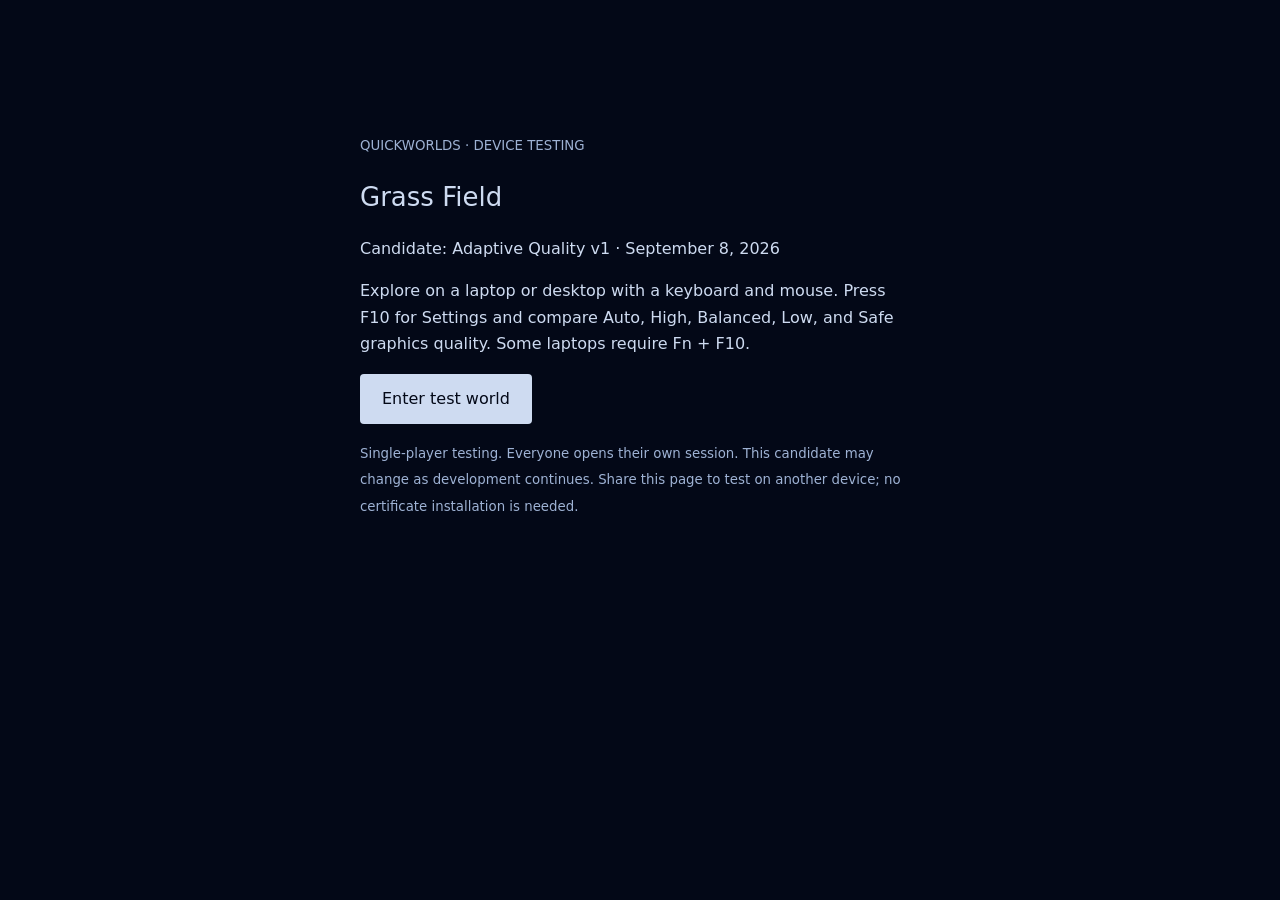
==== test/index.html @ 00b7624a "Add isolated reusable device testing channel" ====
<!doctype html>
<html lang="en">
<head>
  <meta charset="utf-8">
  <meta name="viewport" content="width=device-width, initial-scale=1">
  <meta name="robots" content="noindex, nofollow">
  <title>QuickWorlds — Device Testing</title>
  <style>
    body { margin: 0; background: #030817; color: #cedbf1; font: 16px/1.65 system-ui, sans-serif; }
    main { max-width: 560px; margin: 12vh auto; padding: 24px; }
    h1 { font-size: 26px; font-weight: 500; }
    a { display: inline-block; color: #030817; background: #cedbf1; padding: 12px 22px; border-radius: 4px; text-decoration: none; }
    small { color: #9eb2d4; }
  </style>
</head>
<body><main>
  <small>QUICKWORLDS · DEVICE TESTING</small>
  <h1>Grass Field</h1>
  <p>Candidate: Adaptive Quality v1 · September 8, 2026</p>
  <p>Explore on a laptop or desktop with a keyboard and mouse. Press F10 for Settings and compare Auto, High, Balanced, Low, and Safe graphics quality. Some laptops require Fn + F10.</p>
  <p><a href="builds/20260908-adaptive-quality/?offline=1">Enter test world</a></p>
  <p><small>Single-player testing. Everyone opens their own session. This candidate may change as development continues. Share this page to test on another device; no certificate installation is needed.</small></p>
</main></body>
</html>
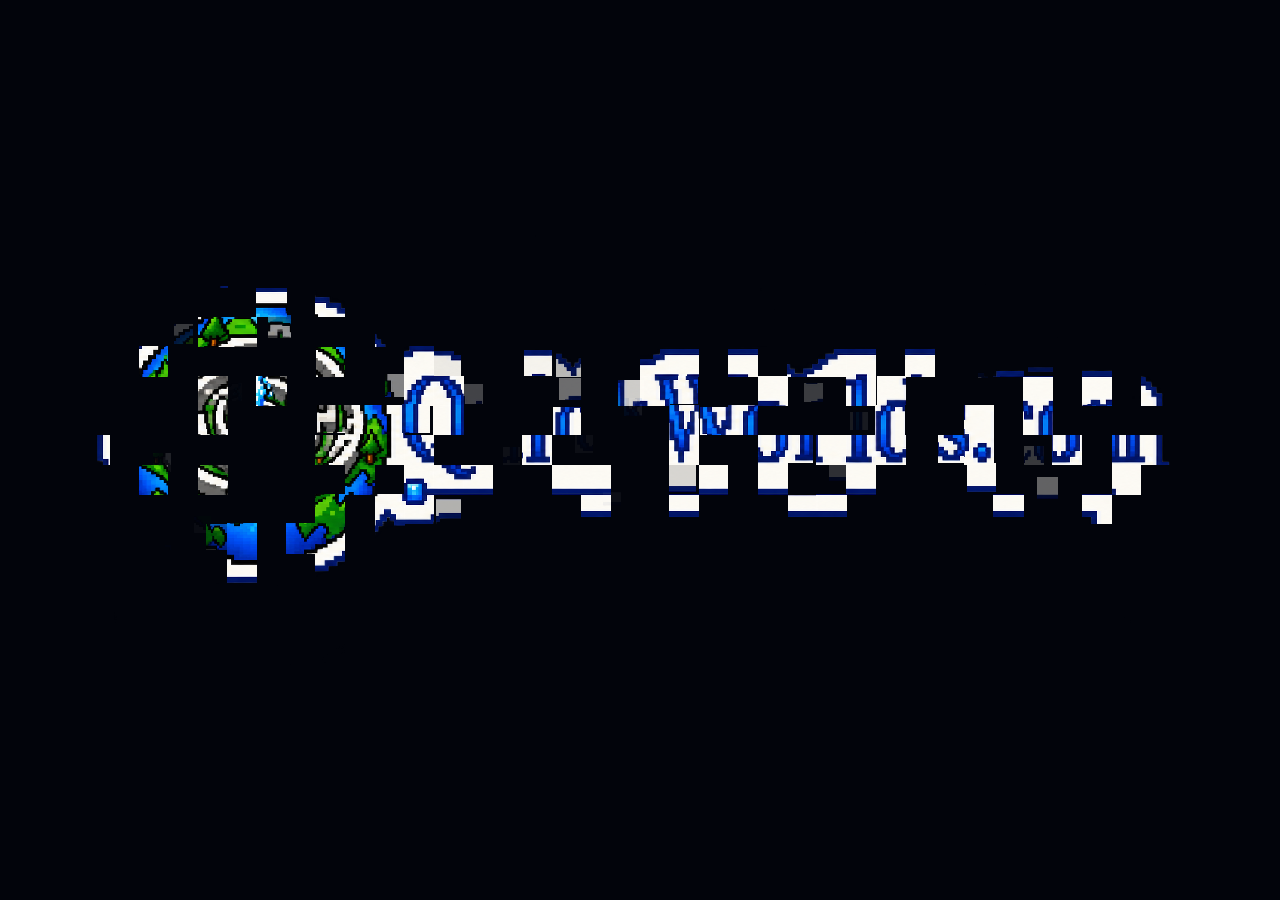
==== commit 00445f97: "Launch test world automatically through normal intro" ====
--- a/test/index.html
+++ b/test/index.html
@@ -4,7 +4,8 @@
   <meta charset="utf-8">
   <meta name="viewport" content="width=device-width, initial-scale=1">
   <meta name="robots" content="noindex, nofollow">
-  <title>QuickWorlds — Device Testing</title>
+  <title>QuickWorlds — Test</title>
+  <link rel="stylesheet" href="../styles.css?v=20260902-1">
   <style>
     body { margin: 0; background: #030817; color: #cedbf1; font: 16px/1.65 system-ui, sans-serif; }
     main { max-width: 560px; margin: 12vh auto; padding: 24px; }
@@ -13,12 +14,21 @@
     small { color: #9eb2d4; }
   </style>
 </head>
-<body><main>
+<body><main hidden>
   <small>QUICKWORLDS · DEVICE TESTING</small>
   <h1>Grass Field</h1>
   <p>Candidate: Adaptive Quality v1 · September 8, 2026</p>
   <p>Explore on a laptop or desktop with a keyboard and mouse. Press F10 for Settings and compare Auto, High, Balanced, Low, and Safe graphics quality. Some laptops require Fn + F10.</p>
   <p><a href="builds/20260908-adaptive-quality/?offline=1">Enter test world</a></p>
   <p><small>Single-player testing. Everyone opens their own session. This candidate may change as development continues. Share this page to test on another device; no certificate installation is needed.</small></p>
-</main></body>
+</main>
+<a hidden data-quickworlds-loading data-canonical-quicktheme data-quickworld-url="builds/20260908-adaptive-quality/" href="builds/20260908-adaptive-quality/?offline=1">Enter</a>
+<p class="mobile-world-message" data-mobile-world-message tabindex="-1" hidden>This QuickWorld currently requires a desktop or laptop with keyboard and mouse.</p>
+<div class="loading-overlay" data-loading-overlay role="status" aria-label="QuickWorlds loading sequence" hidden>
+  <canvas class="loading-logo" data-loading-logo width="1874" height="839" aria-hidden="true"></canvas>
+</div>
+<noscript>JavaScript is required to load this QuickWorld.</noscript>
+<script src="../loading-demo.js?v=20260908-intro-motion"></script>
+<script>document.querySelector('[data-quickworlds-loading]').click();</script>
+</body>
 </html>
--- a/styles.css
+++ b/styles.css
@@ -0,0 +1,266 @@
+:root {
+  color-scheme: light;
+  --ink: #11131a;
+  --blue: #0000aa;
+  --rule: #5555cc;
+  --paper: #f8f8f4;
+  --box-light: #ffffff;
+  --box-mid: #9b9b9b;
+  --box-dark: #383838;
+}
+
+* {
+  box-sizing: border-box;
+}
+
+html {
+  min-width: 280px;
+  background-color: var(--paper);
+  background-image: radial-gradient(#cfcfca 0.45px, transparent 0.55px);
+  background-size: 3px 3px;
+}
+
+body {
+  display: flex;
+  min-height: 100vh;
+  min-height: 100svh;
+  margin: 0;
+  color: var(--ink);
+  font-family: "Courier New", Courier, ui-monospace, monospace;
+  font-size: 13px;
+  line-height: 1.28;
+}
+
+.page-shell {
+  width: min(100% - 28px, 510px);
+  margin: clamp(34px, 8vh, 68px) auto auto;
+  padding: 0 0 22px;
+  text-align: center;
+}
+
+.site-header h1 {
+  margin: 0;
+  color: var(--blue);
+  font-family: Georgia, "Times New Roman", serif;
+  font-size: clamp(32px, 9vw, 43px);
+  font-weight: 700;
+  line-height: 1;
+  letter-spacing: 1px;
+  text-shadow: 2px 2px 0 #b9b9b9;
+}
+
+.rule {
+  height: 1px;
+  background: var(--rule);
+}
+
+.rule--ornamented {
+  position: relative;
+  margin: 5px 18px 13px;
+}
+
+.rule--ornamented::before,
+.rule--ornamented::after,
+.rule--ornamented span {
+  position: absolute;
+  top: 50%;
+  width: 5px;
+  height: 5px;
+  border: 1px solid var(--rule);
+  background: var(--blue);
+  content: "";
+  transform: translateY(-50%);
+}
+
+.rule--ornamented::before {
+  left: -1px;
+}
+
+.rule--ornamented::after {
+  right: -1px;
+}
+
+.rule--ornamented span {
+  left: 50%;
+  background: var(--paper);
+  transform: translate(-50%, -50%);
+}
+
+.subtitle {
+  margin: 0;
+  font-weight: 700;
+  letter-spacing: 0.1px;
+}
+
+.labyrinth {
+  width: min(54%, 220px);
+  margin: 10px auto 12px;
+}
+
+.labyrinth img {
+  display: block;
+  width: 100%;
+  height: auto;
+  filter: contrast(0.92) drop-shadow(1px 1px 0 #b7b7b3);
+}
+
+.labyrinth a {
+  display: block;
+  border-radius: 2px;
+}
+
+.labyrinth a:focus-visible {
+  outline: 2px dotted #213f55;
+  outline-offset: 4px;
+}
+
+.status-box {
+  display: grid;
+  grid-template-columns: 27px 1fr;
+  align-items: center;
+  width: min(100%, 480px);
+  min-height: 56px;
+  margin: 0 auto;
+  padding: 7px 11px 7px 9px;
+  border-top: 2px solid var(--box-dark);
+  border-left: 2px solid var(--box-dark);
+  border-right: 2px solid var(--box-light);
+  border-bottom: 2px solid var(--box-light);
+  background: #f4f4f1;
+  box-shadow:
+    inset 1px 1px 0 var(--box-mid),
+    inset -1px -1px 0 #c8c8c8,
+    1px 1px 0 #777;
+  text-align: left;
+}
+
+.globe {
+  display: inline-block;
+  width: 23px;
+  height: 23px;
+  overflow: hidden;
+  font-family: "Apple Color Emoji", "Segoe UI Emoji", sans-serif;
+  font-size: 20px;
+  line-height: 23px;
+}
+
+.status-box p {
+  margin: 0;
+  font-size: 12px;
+  font-weight: 700;
+}
+
+.enter-link {
+  margin: 18px 0 7px;
+  font-weight: 700;
+}
+
+.contact-link {
+  margin: 0 0 17px;
+  font-weight: 700;
+}
+
+.mobile-world-message {
+  max-width: 440px;
+  margin: 10px auto 16px;
+  padding: 8px 10px;
+  border: 1px dotted var(--rule);
+  color: #660000;
+  background: #ffffe8;
+  font-weight: 700;
+}
+
+.mobile-world-message[hidden] {
+  display: none;
+}
+
+a,
+a:visited {
+  color: var(--blue);
+  text-decoration: underline;
+}
+
+a:hover,
+a:focus-visible {
+  color: #aa0000;
+}
+
+a:focus-visible {
+  outline: 1px dotted currentColor;
+  outline-offset: 3px;
+}
+
+footer .rule {
+  margin: 0 0 14px;
+}
+
+footer p {
+  margin: 0;
+  font-size: 11px;
+  font-weight: 700;
+}
+
+.loading-overlay {
+  position: fixed;
+  z-index: 1000;
+  inset: 0;
+  display: grid;
+  place-items: center;
+  overflow: hidden;
+  background: #02040b;
+  cursor: default;
+}
+
+.loading-overlay[hidden] {
+  display: none;
+}
+
+.loading-logo {
+  display: block;
+  width: min(94vw, 1120px);
+  height: auto;
+  image-rendering: pixelated;
+}
+
+body.loading-active {
+  overflow: hidden;
+}
+
+.visually-hidden {
+  position: absolute;
+  width: 1px;
+  height: 1px;
+  padding: 0;
+  margin: -1px;
+  overflow: hidden;
+  clip: rect(0 0 0 0);
+  white-space: nowrap;
+  border: 0;
+}
+
+@media (max-width: 440px) {
+  .page-shell {
+    padding-block: 18px;
+  }
+
+  .rule--ornamented {
+    margin-inline: 4px;
+  }
+
+  .status-box {
+    grid-template-columns: 25px 1fr;
+    padding-inline: 7px;
+  }
+
+  .status-box p {
+    font-size: 11px;
+  }
+}
+
+@media (prefers-reduced-motion: reduce) {
+  *,
+  *::before,
+  *::after {
+    scroll-behavior: auto !important;
+  }
+}
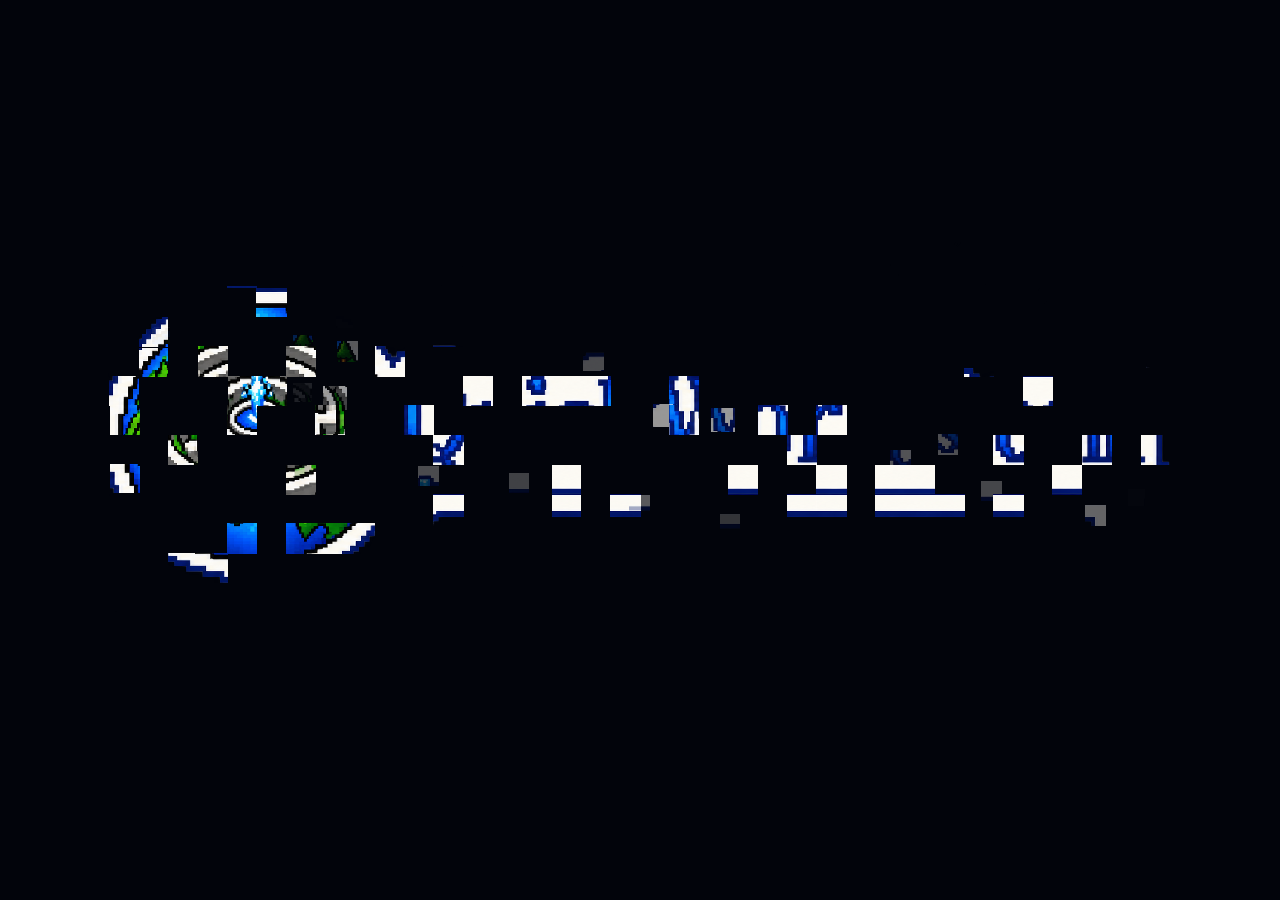
==== commit 1b80952d: "Keep automatic test launcher hidden and document behavior" ====
--- a/test/index.html
+++ b/test/index.html
@@ -7,6 +7,7 @@
   <title>QuickWorlds — Test</title>
   <link rel="stylesheet" href="../styles.css?v=20260902-1">
   <style>
+    [hidden] { display: none !important; }
     body { margin: 0; background: #030817; color: #cedbf1; font: 16px/1.65 system-ui, sans-serif; }
     main { max-width: 560px; margin: 12vh auto; padding: 24px; }
     h1 { font-size: 26px; font-weight: 500; }
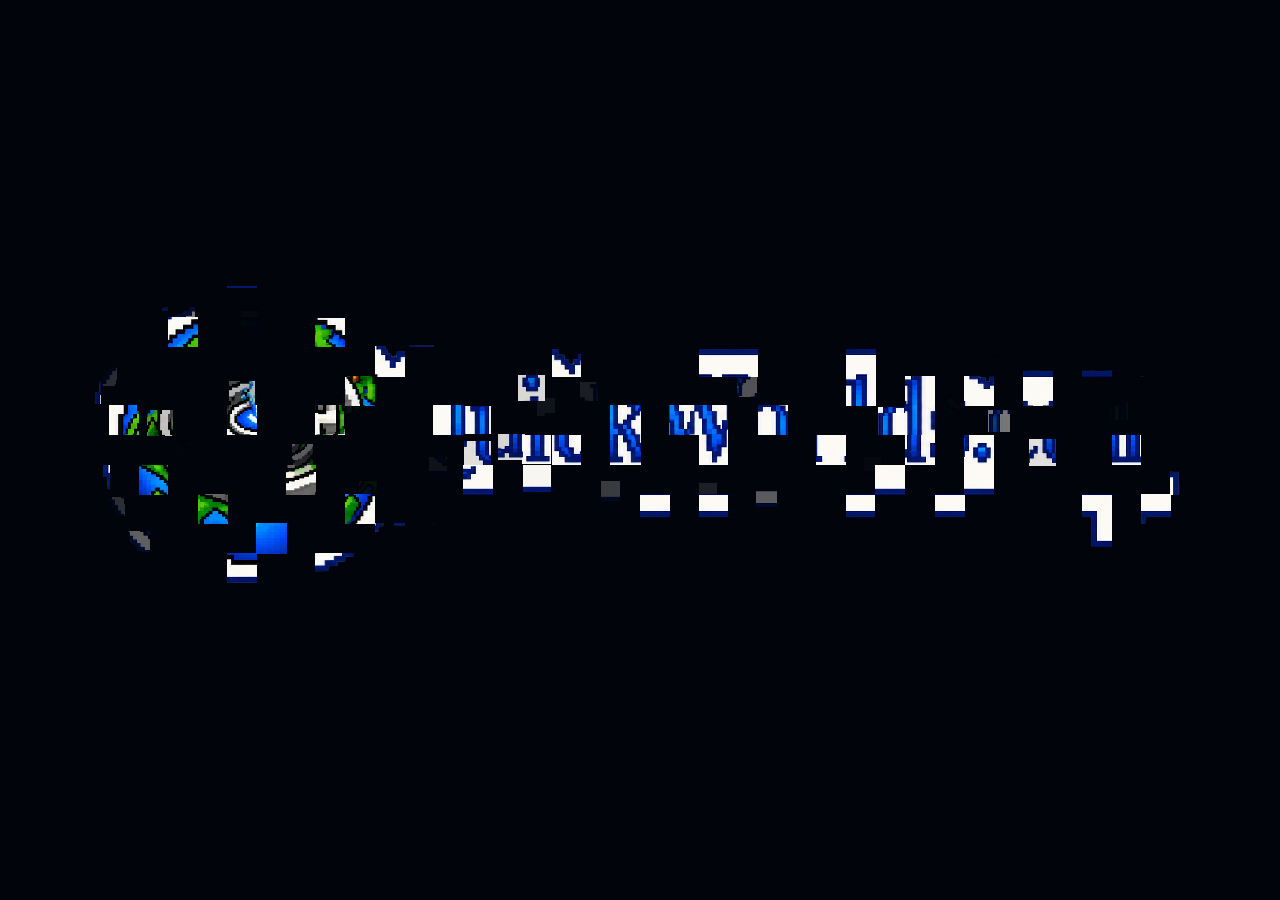
==== commit 761bc5f1: "Publish isolated browser audio sample comparison" ====
--- a/test/index.html
+++ b/test/index.html
@@ -23,7 +23,7 @@
   <p><a href="builds/20260908-adaptive-quality/?offline=1">Enter test world</a></p>
   <p><small>Single-player testing. Everyone opens their own session. This candidate may change as development continues. Share this page to test on another device; no certificate installation is needed.</small></p>
 </main>
-<a hidden data-quickworlds-loading data-canonical-quicktheme data-quickworld-url="builds/20260908-adaptive-quality/" href="builds/20260908-adaptive-quality/?offline=1">Enter</a>
+<a hidden data-quickworlds-loading data-canonical-quicktheme data-quickworld-url="builds/20260908-audio-sample/?audio_samples=1" href="builds/20260908-audio-sample/?offline=1&amp;audio_samples=1">Enter</a>
 <p class="mobile-world-message" data-mobile-world-message tabindex="-1" hidden>This QuickWorld currently requires a desktop or laptop with keyboard and mouse.</p>
 <div class="loading-overlay" data-loading-overlay role="status" aria-label="QuickWorlds loading sequence" hidden>
   <canvas class="loading-logo" data-loading-logo width="1874" height="839" aria-hidden="true"></canvas>
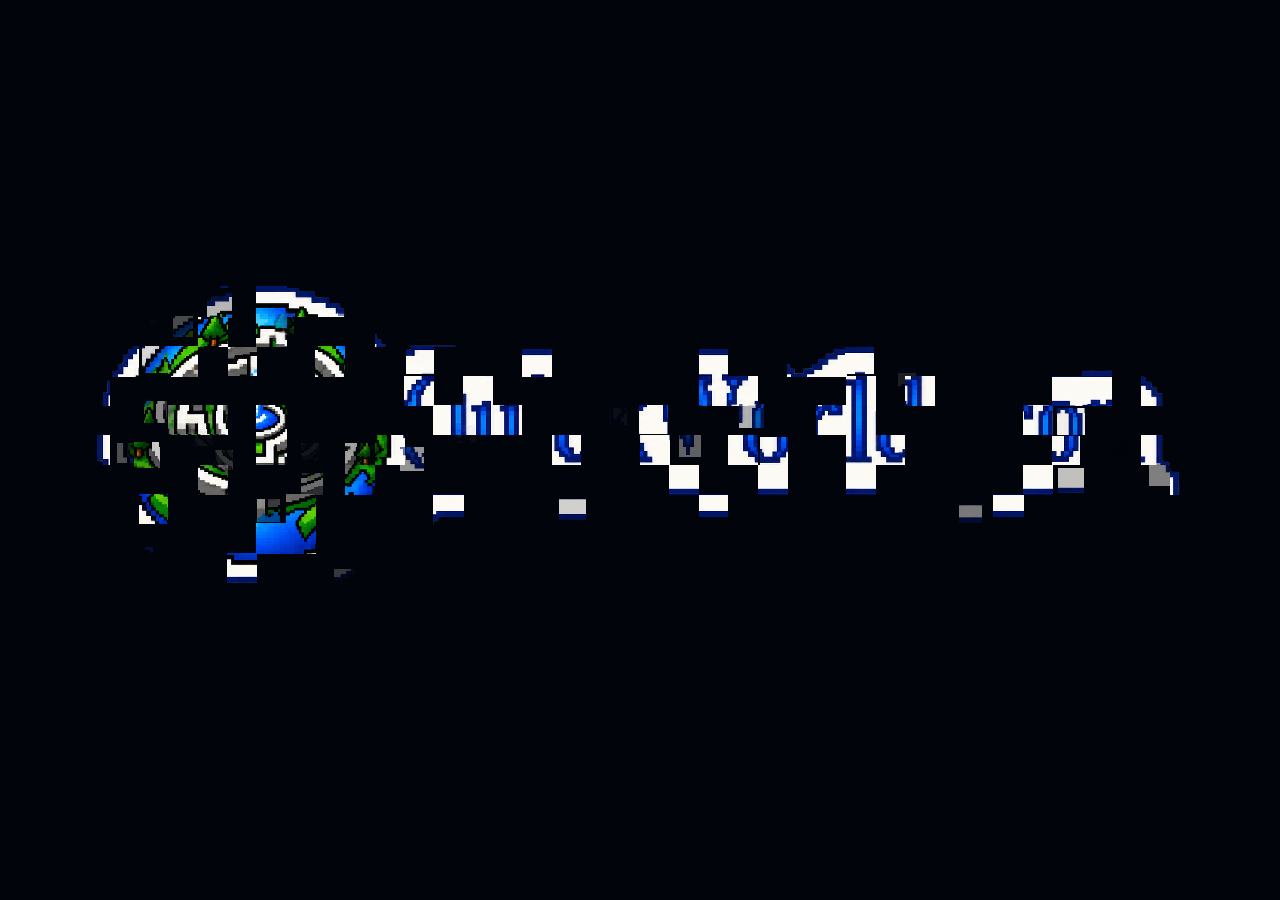
==== commit 4571a60e: "Publish threaded audio test with full streamed mix" ====
--- a/test/index.html
+++ b/test/index.html
@@ -23,7 +23,7 @@
   <p><a href="builds/20260908-adaptive-quality/?offline=1">Enter test world</a></p>
   <p><small>Single-player testing. Everyone opens their own session. This candidate may change as development continues. Share this page to test on another device; no certificate installation is needed.</small></p>
 </main>
-<a hidden data-quickworlds-loading data-canonical-quicktheme data-quickworld-url="builds/20260908-audio-sample/?audio_samples=1" href="builds/20260908-audio-sample/?offline=1&amp;audio_samples=1">Enter</a>
+<a hidden data-quickworlds-loading data-canonical-quicktheme data-quickworld-url="builds/20260908-threaded-audio/" href="builds/20260908-threaded-audio/?offline=1">Enter</a>
 <p class="mobile-world-message" data-mobile-world-message tabindex="-1" hidden>This QuickWorld currently requires a desktop or laptop with keyboard and mouse.</p>
 <div class="loading-overlay" data-loading-overlay role="status" aria-label="QuickWorlds loading sequence" hidden>
   <canvas class="loading-logo" data-loading-logo width="1874" height="839" aria-hidden="true"></canvas>
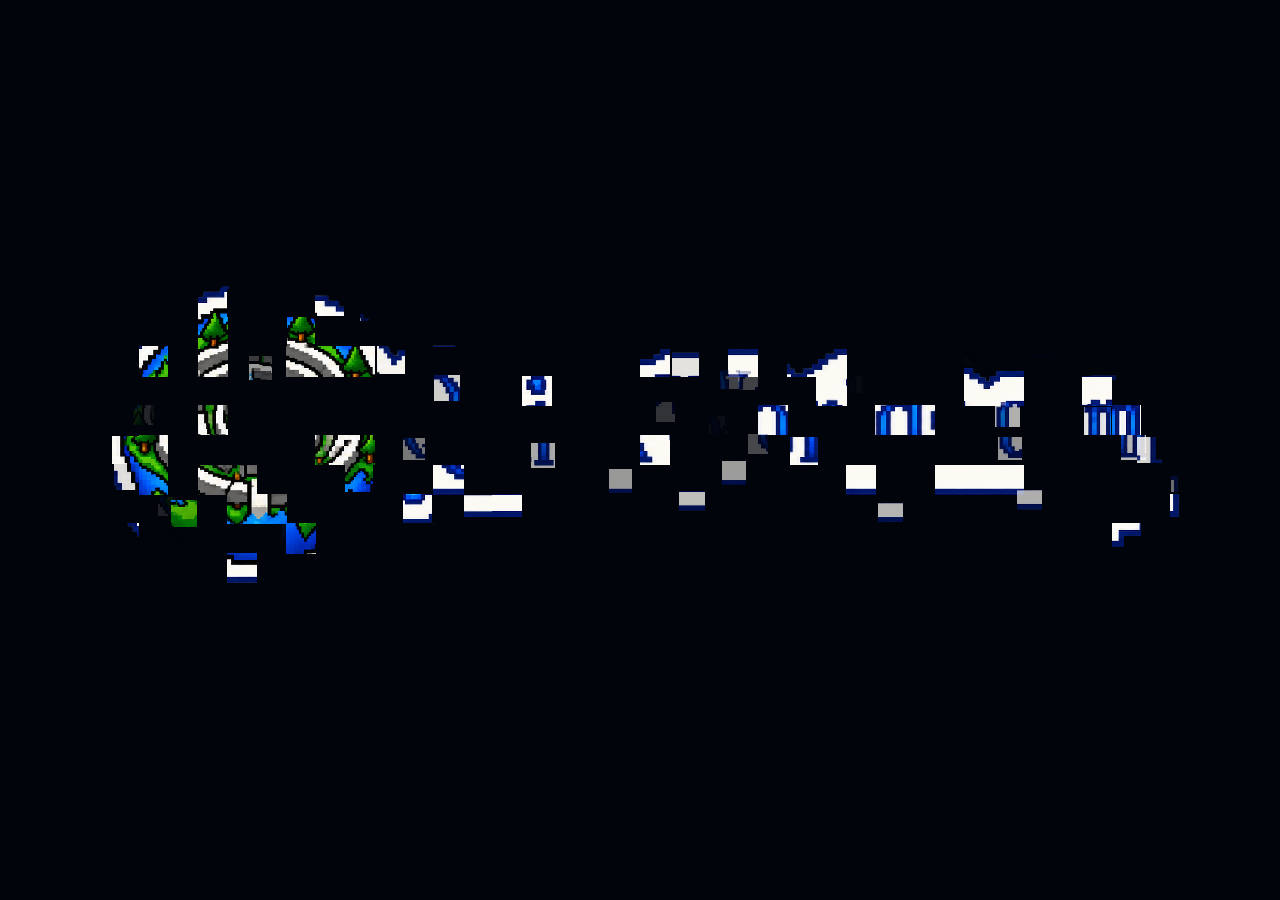
==== commit c92b7810: "Publish terrain visibility distance trial" ====
--- a/test/index.html
+++ b/test/index.html
@@ -23,7 +23,7 @@
   <p><a href="builds/20260908-adaptive-quality/?offline=1">Enter test world</a></p>
   <p><small>Single-player testing. Everyone opens their own session. This candidate may change as development continues. Share this page to test on another device; no certificate installation is needed.</small></p>
 </main>
-<a hidden data-quickworlds-loading data-canonical-quicktheme data-quickworld-url="builds/20260908-threaded-audio/" href="builds/20260908-threaded-audio/?offline=1">Enter</a>
+<a hidden data-quickworlds-loading data-canonical-quicktheme data-quickworld-url="builds/20260909-terrain-distance/" href="builds/20260909-terrain-distance/?offline=1">Enter</a>
 <p class="mobile-world-message" data-mobile-world-message tabindex="-1" hidden>This QuickWorld currently requires a desktop or laptop with keyboard and mouse.</p>
 <div class="loading-overlay" data-loading-overlay role="status" aria-label="QuickWorlds loading sequence" hidden>
   <canvas class="loading-logo" data-loading-logo width="1874" height="839" aria-hidden="true"></canvas>
